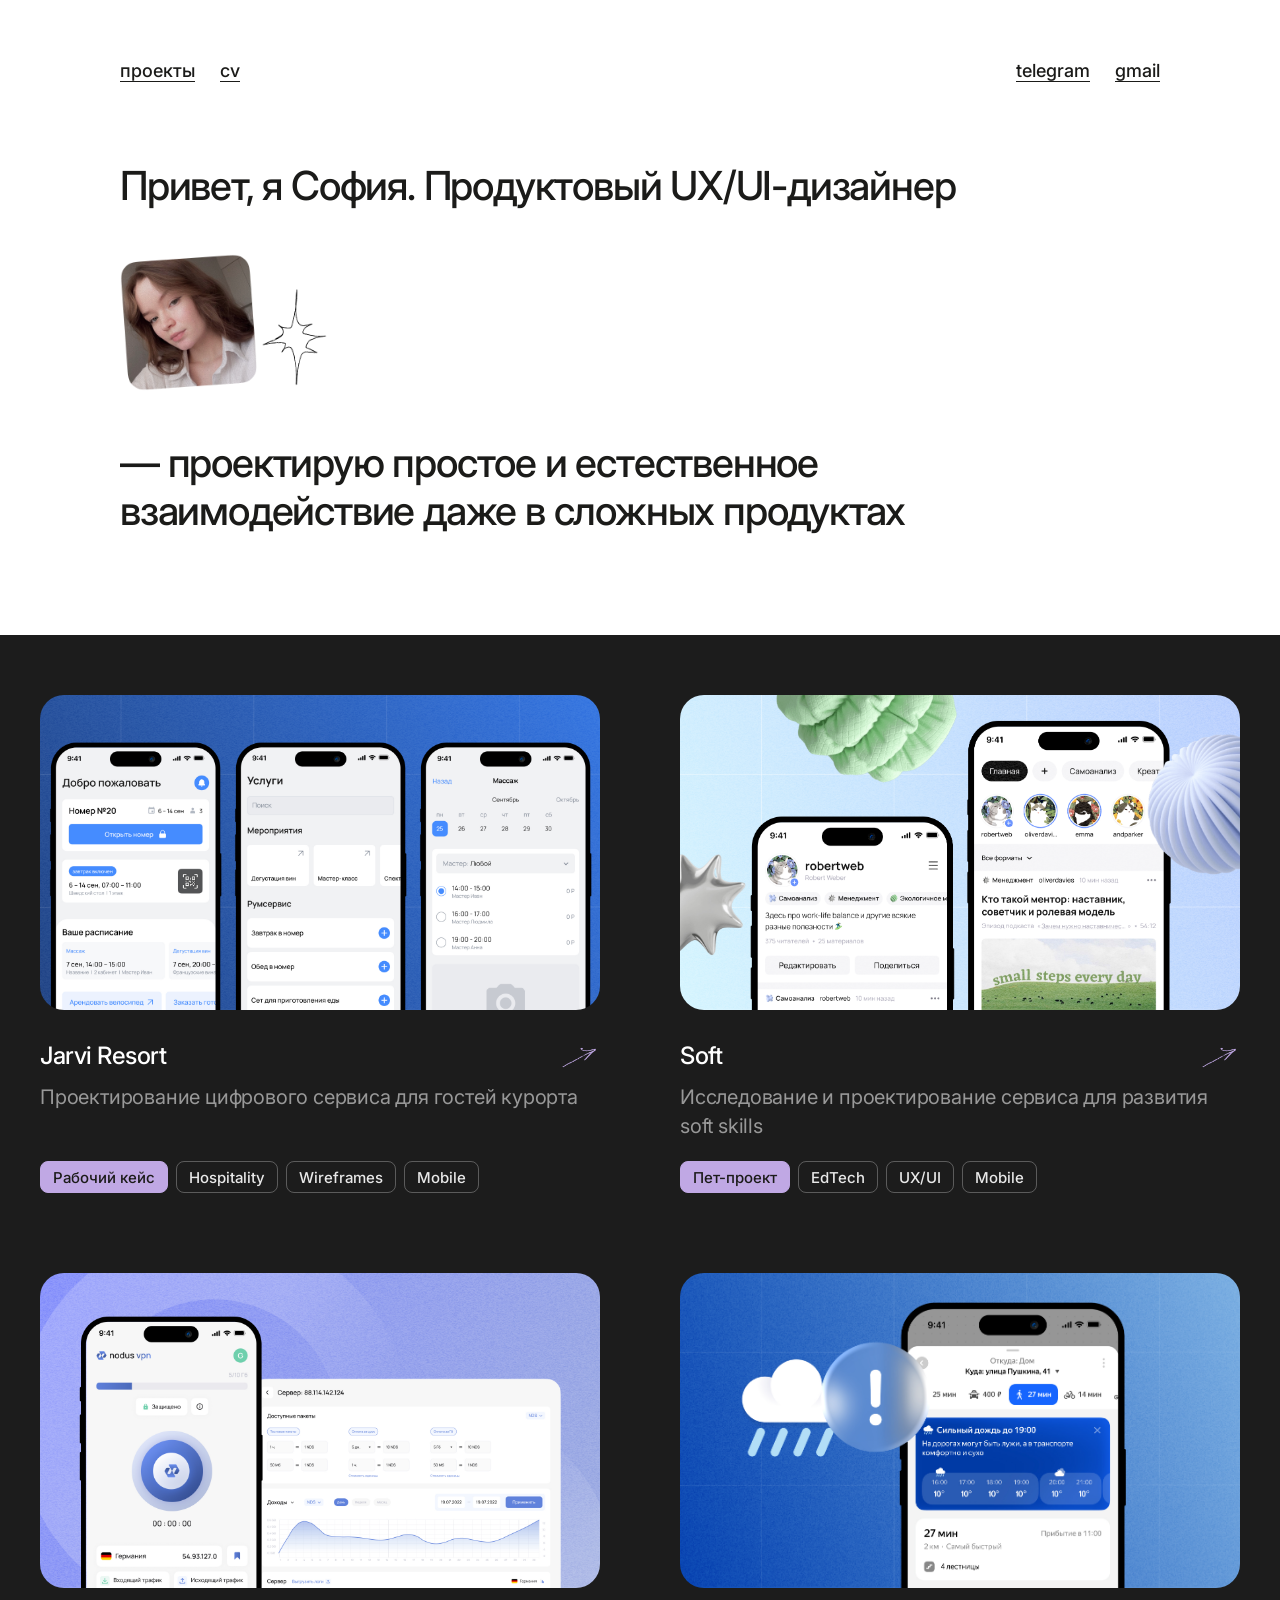
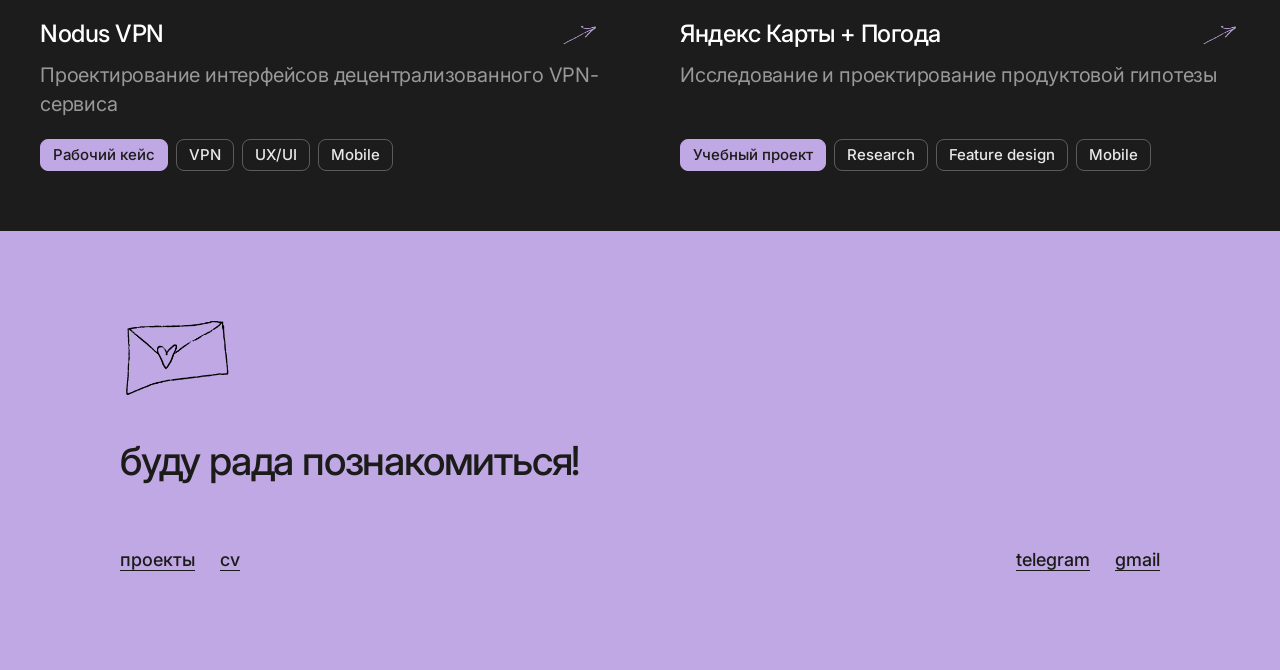
==== index.html @ 72fb47d5 "Update index.html" ====
<!DOCTYPE html>
<html lang="ru">
  <head>
    <meta charset="UTF-8" />
    <meta name="viewport" content="width=device-width, initial-scale=1.0" />
    <meta
      name="description"
      content="Портфолио. UX/UI-дизайнер"
    />
    <title>UX/UI Designer. Портфолио</title>
    <link rel="preconnect" href="https://fonts.googleapis.com" />
    <link rel="preconnect" href="https://fonts.gstatic.com" crossorigin />
    <link
      href="https://fonts.googleapis.com/css2?family=Inter:wght@400;500;600;700;800;900&display=swap"
      rel="stylesheet"
    />
    <link rel="stylesheet" href="style.css" />
    <link rel="icon" type="image/svg" href="images/favicon.svg" />
  </head>
  <body>
    <div class="page-shell">
      <header class="site-header">
        <nav class="nav nav-left" aria-label="Основная навигация">
          <a href="#projects">проекты</a>
          <a href="cv.pdf" target="_blank" rel="noopener noreferrer">cv</a>
        </nav>

        <nav class="nav nav-right" aria-label="Контакты">
          <a href="https://t.me/sofevt" target="_blank" rel="noopener noreferrer">telegram</a>
          <a href="mailto:sofaevt@gmail.com">gmail</a>
        </nav>
      </header>

      <main>
        <section class="hero" id="about" aria-label="Главный раздел">
          <h1 class="hero-copy">
            Привет, я София. Продуктовый UX/UI-дизайнер
          </h1>

          <img
            class="hero-doodle"
            src="images/main-image.png"
            alt=""
            aria-hidden="true"
          />

          <p class="hero-text">
            — проектирую простое и естественное взаимодействие
            даже в сложных продуктах
          </p>
        </section>

        <section class="projects-section" id="projects" aria-label="Проекты">
          <div class="projects-container">
            <div class="project-grid">
              <a class="project-card" href="cases/jarvi-resort/" aria-label="Проект Jarvi Resort">
                <div class="project-visual">
                  <img src="jarviresort-cover.jpg" alt="Обложка проекта Jarvi Resort" loading="lazy" />
                </div>
                <div class="project-text">
                  <div class="project-header">
    <h2>Jarvi Resort</h2>
    <span class="project-arrow" aria-hidden="true"></span>
  </div>
                  <p>Проектирование цифрового сервиса для гостей курорта</p>
                  <ul class="tags" aria-label="Теги проекта Jarvi Resort">
                    <li>Рабочий кейс</li>
                    <li>Hospitality</li>
                    <li>Wireframes</li>
                    <li>Mobile</li>
                  </ul>
                </div>
              </a>

              <a class="project-card" href="cases/soft/" aria-label="Проект Soft">
                <div class="project-visual">
                  <img src="soft-cover.jpg" alt="Обложка проекта Soft" loading="lazy" />
                </div>
                <div class="project-text">
                  <div class="project-header">
    <h2>Soft</h2>
    <span class="project-arrow" aria-hidden="true"></span>
  </div>
                  <p>Исследование и проектирование сервиса для развития soft skills</p>
                  <ul class="tags" aria-label="Теги проекта Soft">
                    <li>Пет-проект</li>
                    <li>EdTech</li>
                    <li>UX/UI</li>
                    <li>Mobile</li>
                  </ul>
                </div>
              </a>

              <a class="project-card" href="cases/nodus/" aria-label="Проект Nodus VPN">
                <div class="project-visual">
                  <img src="nodusvpn-cover.jpg" alt="Обложка проекта Nodus VPN" loading="lazy" />
                </div>
                <div class="project-text">
                 <div class="project-header">
    <h2>Nodus VPN</h2>
    <span class="project-arrow" aria-hidden="true"></span>
  </div>
                  <p>Проектирование интерфейсов децентрализованного VPN-сервиса</p>
                  <ul class="tags" aria-label="Теги проекта Nodus VPN">
                    <li>Рабочий кейс</li>
                    <li>VPN</li>
                    <li>UX/UI</li>
                    <li>Mobile</li>
                  </ul>
                </div>
              </a>

              <a class="project-card" href="cases/yandex/" aria-label="Проект Яндекс Карты + Погода">
                <div class="project-visual">
                  <img src="yandex-cover.jpg" alt="Обложка проекта Яндекс Карты + Погода" loading="lazy" />
                </div>
                <div class="project-text">
                  <div class="project-header">
    <h2>Яндекс Карты + Погода</h2>
    <span class="project-arrow" aria-hidden="true"></span>
  </div>
                  <p>Исследование и проектирование продуктовой гипотезы</p>
                  <ul class="tags" aria-label="Теги проекта Яндекс Карты + Погода">
                    <li>Учебный проект</li>
                    <li>Research</li>
                    <li>Feature design</li>
                    <li>Mobile</li>
                  </ul>
                </div>
              </a>
            </div>
          </div>
        </section>
      </main>

      <footer class="site-footer" aria-label="Контакты и футер">
        <div class="footer-content">
          <img
            class="footer-doodle"
            src="images/envelope.svg"
            alt=""
            aria-hidden="true"
          />
          <h2>буду рада познакомиться!</h2>

          <div class="footer-row">
            <div class="footer-links footer-left">
              <a href="#projects">проекты</a>
              <a href="cv.pdf" target="_blank" rel="noopener noreferrer">cv</a>
            </div>

            <div class="footer-links footer-right">
              <a href="https://t.me/sofevt" target="_blank" rel="noopener noreferrer">telegram</a>
              <a href="mailto:sofaevt@gmail.com">gmail</a>
            </div>
          </div>
        </div>
      </footer>
    </div>

    <script src="script.js"></script>
  </body>
</html>
---- style.css ----
/* ==========================================================
   Токены. Всё, что меняется чаще всего, лежит здесь.
   Значения подобраны по макету шириной 1280px.
   ========================================================== */
:root {
  --bg: #ffffff;
  --text: #1b1b19;
  --dark: #1c1c1c;
  --lavender: #c0a8e4;
  --white: #ffffff;
  --on-dark-muted: rgba(255, 255, 255, 0.55);
  --on-dark-border: rgba(255, 255, 255, 0.28);

  /* боковые отступы текста (120px на макете 1280) */
  --pad-x: clamp(20px, 9.375vw, 120px);
  /* боковые отступы сетки карточек (40px на макете 1280) */
  --grid-pad: clamp(16px, calc(var(--pad-x) - 80px), 40px);
  /* расстояние между карточками (80px на макете) */
  --gap: clamp(32px, 6.25vw, 80px);

  /* крупный заголовок: h1, подзаголовок, заголовок футера */
  --fs-display: clamp(1.75rem, 3.125vw, 3rem);
}

* {
  box-sizing: border-box;
}

html {
  scroll-behavior: smooth;
}

body {
  margin: 0;
  min-height: 100vh;
  background: var(--bg);
  color: var(--text);
  font-family: "Inter", "Segoe UI", sans-serif;
  line-height: 1.4;
  -webkit-font-smoothing: antialiased;
  text-rendering: optimizeLegibility;
}

a {
  color: inherit;
  text-decoration: none;
}

img {
  display: block;
  max-width: 100%;
}

/* ==========================================================
   Контейнеры
   ========================================================== */
.site-header,
.hero,
.footer-content {
  width: 100%;
  max-width: 1440px;
  margin: 0 auto;
  padding-left: var(--pad-x);
  padding-right: var(--pad-x);
}

.projects-container {
  width: 100%;
  max-width: 1440px;
  margin: 0 auto;
  padding-left: var(--grid-pad);
  padding-right: var(--grid-pad);
}

/* ==========================================================
   Шапка и ссылки
   ========================================================== */
.site-header {
  display: flex;
  align-items: center;
  justify-content: space-between;
  gap: 18px;
  padding-top: 60px;
  font-size: 1.125rem;
  font-weight: 500;
}

.nav {
  display: flex;
  align-items: center;
  flex-wrap: wrap;
  gap: 8px 25px;
}

.nav a,
.footer-links a {
  line-height: 1.2;
  text-decoration: underline;
  text-decoration-thickness: 1.2px;
  text-underline-offset: 4px;
  transition: opacity 180ms ease;
}

.nav a:hover,
.footer-links a:hover {
  opacity: 0.7;
}

.nav a:focus-visible,
.footer-links a:focus-visible {
  outline: 3px solid rgba(27, 27, 25, 0.55);
  outline-offset: 4px;
  border-radius: 4px;
}

/* ==========================================================
   Hero
   ========================================================== */
.hero {
  padding-top: 80px;
  padding-bottom: 100px;
}

.hero-copy,
.hero-text {
  margin: 0;
  font-size: var(--fs-display);
  line-height: 1.2;
  letter-spacing: -0.03em;
  font-weight: 500;
  color: var(--text);
}

.hero-copy {
  text-wrap: balance;
}

.hero-text {
  max-width: 24em;
}

.hero-doodle {
  width: clamp(220px, 15vw, 160px);
  height: auto;
  margin: 44px 0 48px;
}

/* ==========================================================
   Проекты
   ========================================================== */
.projects-section {
  background: var(--dark);
  color: var(--white);
  padding: 60px 0;
}

.project-grid {
  display: grid;
  grid-template-columns: repeat(2, minmax(0, 1fr));
  column-gap: var(--gap);
  row-gap: var(--gap);
}

.project-card {
  display: flex;
  flex-direction: column;
  gap: 32px;
  color: var(--white);
  transition: transform 180ms ease;
}

.project-card:hover,
.project-card:focus-visible {
  transform: translateY(-3px);
}

.project-card:focus-visible {
  outline: 3px solid rgba(255, 255, 255, 0.55);
  outline-offset: 6px;
  border-radius: 8px;
}

.project-visual {
  width: 100%;
  aspect-ratio: 16 / 9;
  border-radius: 24px;
  overflow: hidden;
  background: linear-gradient(135deg, #7ea3d7 0%, #b9d5ff 100%);
}

.project-visual img {
  width: 100%;
  height: 100%;
  object-fit: cover;
  object-position: center;
}

.project-text {
  display: flex;
  flex-direction: column;
  flex: 1;
}

.project-text h2 {
  margin: 0 0 12px;
  font-size: 1.5rem;
  line-height: 1.2;
  letter-spacing: -0.02em;
  font-weight: 500;
}

.project-header {
  display: flex;
  align-items: center;
  justify-content: space-between;
  gap: 12px;
  margin-bottom: 12px;
}

.project-header h2 {
  margin: 0;
}

.project-arrow {
  width: 40px;
  aspect-ratio: 138 / 96;
  flex-shrink: 0;
  background: var(--lavender);
  -webkit-mask: url("images/arrow.png") center / contain no-repeat;
  mask: url("images/arrow.png") center / contain no-repeat;
  transition: transform 180ms ease;
}

.project-card:hover .project-arrow,
.project-card:focus-visible .project-arrow {
  transform: translate(4px, -4px);
}

.project-text p {
  margin: 0;
  color: var(--on-dark-muted);
  font-size: 1.25rem;
  line-height: 1.45;
  letter-spacing: -0.01em;
  min-height: 0;
}

.tags {
  display: flex;
  flex-wrap: wrap;
  gap: 8px;
  list-style: none;
  margin: auto 0 0;
  padding: 20px 0 0;
}

.tags li {
  display: inline-flex;
  align-items: center;
  min-height: 32px;
  padding: 0 12px;
  border: 1px solid var(--on-dark-border);
  border-radius: 8px;
  color: rgba(255, 255, 255, 0.9);
  font-size: 0.9375rem;
  line-height: 1;
  font-weight: 500;
}

/* первый тег (тип проекта) выделен лавандовым */
.tags li:first-child {
  background: var(--lavender);
  border-color: var(--lavender);
  color: var(--text);
}

/* ==========================================================
   Футер
   ========================================================== */
.site-footer {
  background: var(--lavender);
  color: var(--text);
}

.footer-content {
  padding-top: 84px;
  padding-bottom: 100px;
}

.footer-doodle {
  width: clamp(72px, 8.75vw, 112px);
  height: auto;
  margin-bottom: 36px;
}

.site-footer h2 {
  margin: 0 0 64px;
  font-size: var(--fs-display);
  line-height: 1.2;
  letter-spacing: -0.03em;
  font-weight: 500;
}

.footer-row {
  display: flex;
  justify-content: space-between;
  align-items: flex-start;
  gap: 16px;
}

.footer-links {
  display: flex;
  flex-wrap: wrap;
  gap: 8px 25px;
  font-size: 1.125rem;
  font-weight: 500;
}

/* ==========================================================
   Адаптив
   ========================================================== */
@media (max-width: 1024px) {
  :root {
    --pad-x: 32px;
    --grid-pad: 32px;
  }
}

@media (max-width: 768px) {
  .site-header {
    padding-top: 24px;
  }
     .project-arrow {
    width: 28px;
  }

  .hero {
    padding-top: 56px;
    padding-bottom: 64px;
  }

  .hero-doodle {
    margin: 32px 0;
  }

  .projects-section {
    padding: 40px 0 64px;
  }

  .project-grid {
    grid-template-columns: 1fr;
    row-gap: 56px;
  }

  .project-card {
    gap: 24px;
  }

  .project-visual {
    border-radius: 20px;
  }

  .project-text h2 {
    font-size: 1.375rem;
  }

  .project-text p {
    font-size: 1.0625rem;
    min-height: 0;
  }

  .footer-content {
    padding-top: 56px;
    padding-bottom: 56px;
  }

  .footer-doodle {
    width: 80px;
    margin-bottom: 24px;
  }

  .site-footer h2 {
    margin-bottom: 40px;
  }

  .footer-row {
    flex-direction: column;
    gap: 12px;
  }
}

@media (max-width: 600px) {
  :root {
    --pad-x: 20px;
    --grid-pad: 20px;
  }

  .site-header,
  .footer-links {
    font-size: 1rem;
  }

  .nav {
    gap: 8px 16px;
  }

  .tags li {
    min-height: 28px;
    padding: 0 10px;
    font-size: 0.8125rem;
  }
}

@media (prefers-reduced-motion: reduce) {
  html {
    scroll-behavior: auto;
  }

  *,
  *::before,
  *::after {
    animation-duration: 0.01ms !important;
    animation-iteration-count: 1 !important;
    transition-duration: 0.01ms !important;
  }
}
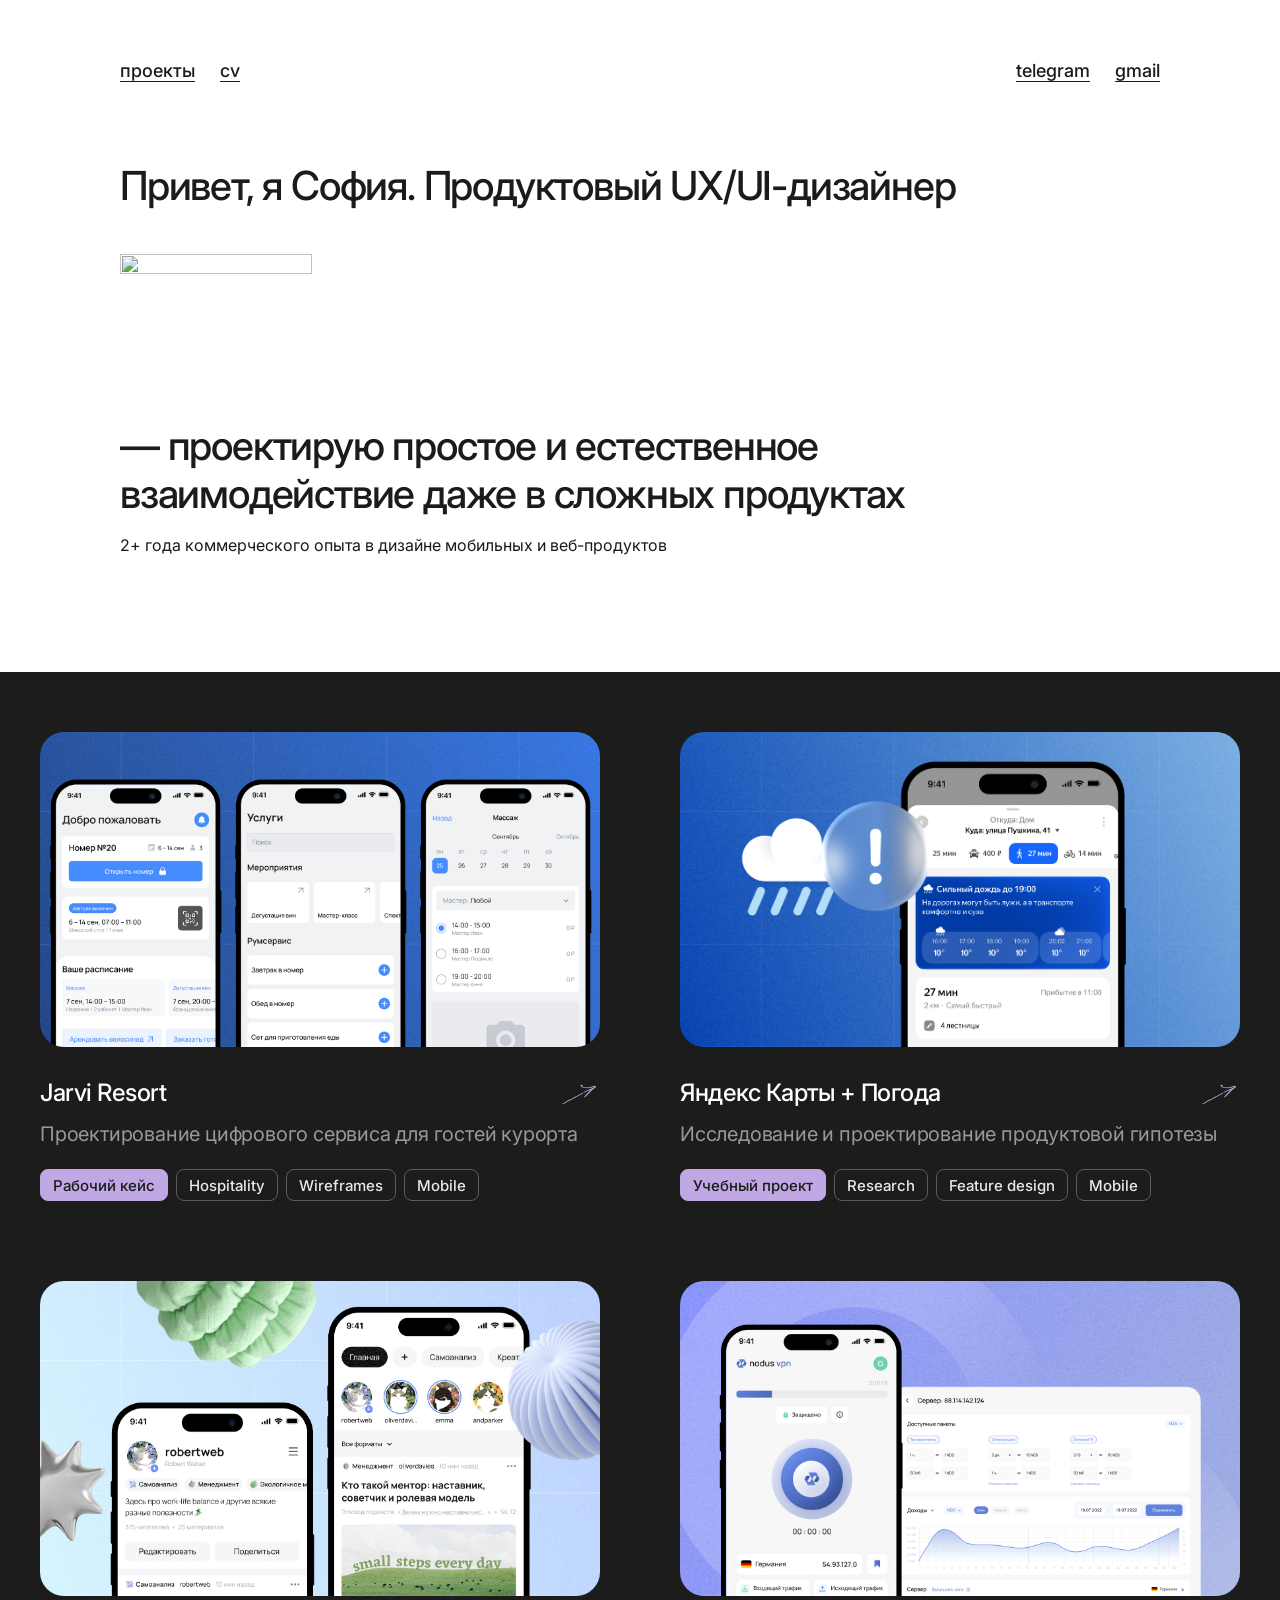
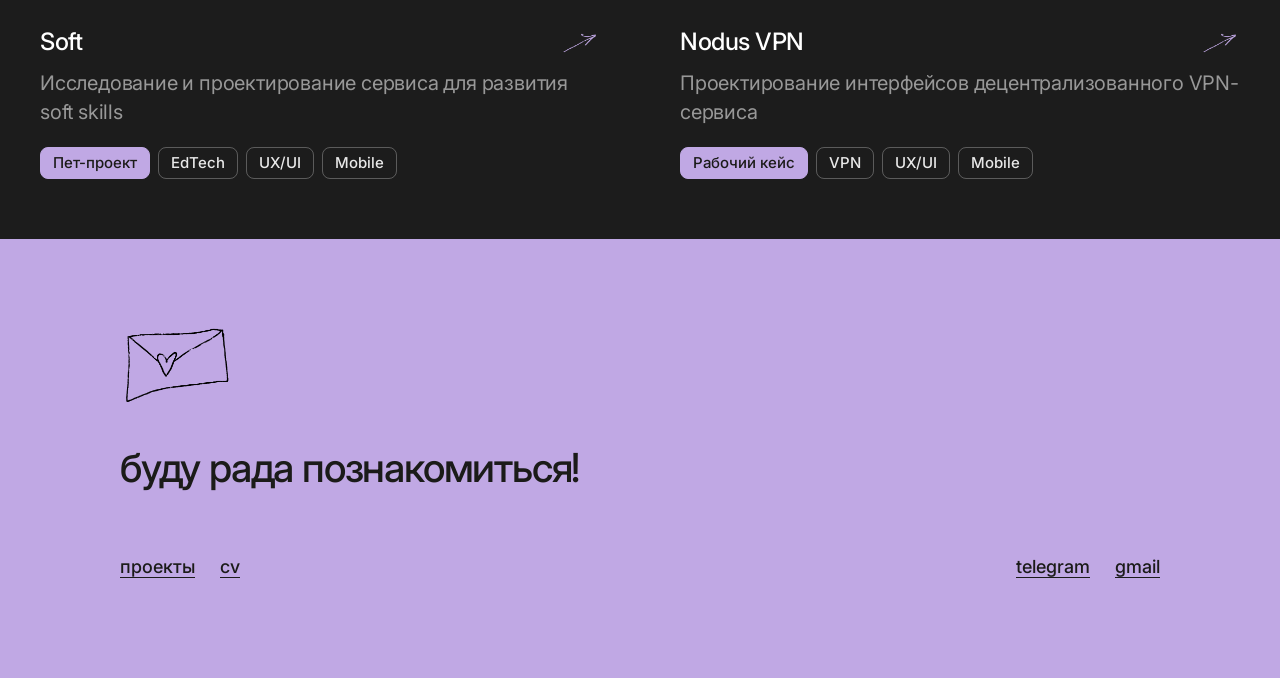
==== commit e0d3c12d: "Update index.html" ====
--- a/index.html
+++ b/index.html
@@ -3,11 +3,27 @@
   <head>
     <meta charset="UTF-8" />
     <meta name="viewport" content="width=device-width, initial-scale=1.0" />
+    <title>София Евтух — UX/UI-дизайнер. Портфолио</title>
     <meta
       name="description"
-      content="Портфолио. UX/UI-дизайнер"
+      content="Портфолио Софии Евтух, продуктового UX/UI-дизайнера: мобильные приложения, сложные сервисы, исследования."
     />
-    <title>UX/UI Designer. Портфолио</title>
+
+    <!-- Превью ссылки в Telegram, соцсетях и мессенджерах -->
+    <meta property="og:type" content="website" />
+    <meta property="og:locale" content="ru_RU" />
+    <meta property="og:title" content="София Евтух — UX/UI-дизайнер. Портфолио" />
+    <meta
+      property="og:description"
+      content="Продуктовый UX/UI-дизайнер: мобильные приложения, сложные сервисы, исследования."
+    />
+    <meta property="og:url" content="https://sofevt.github.io/sofia-portfolio/" />
+    <meta
+      property="og:image"
+      content="https://sofevt.github.io/sofia-portfolio/images/og-image.png"
+    />
+    <meta name="twitter:card" content="summary_large_image" />
+
     <link rel="preconnect" href="https://fonts.googleapis.com" />
     <link rel="preconnect" href="https://fonts.gstatic.com" crossorigin />
     <link
@@ -15,7 +31,7 @@
       rel="stylesheet"
     />
     <link rel="stylesheet" href="style.css" />
-    <link rel="icon" type="image/svg" href="images/favicon.svg" />
+    <link rel="icon" type="image/svg+xml" href="images/favicon.svg" />
   </head>
   <body>
     <div class="page-shell">
@@ -39,7 +55,9 @@
 
           <img
             class="hero-doodle"
-            src="images/main-image.png"
+            src="images/main-image.webp"
+            width="546"
+            height="342"
             alt=""
             aria-hidden="true"
           />
@@ -48,6 +66,8 @@
             — проектирую простое и естественное взаимодействие
             даже в сложных продуктах
           </p>
+
+          <p class="hero-note">2+ года коммерческого опыта в дизайне мобильных и веб-продуктов</p>
         </section>
 
         <section class="projects-section" id="projects" aria-label="Проекты">
@@ -59,14 +79,33 @@
                 </div>
                 <div class="project-text">
                   <div class="project-header">
-    <h2>Jarvi Resort</h2>
-    <span class="project-arrow" aria-hidden="true"></span>
-  </div>
+                    <h2>Jarvi Resort</h2>
+                    <span class="project-arrow" aria-hidden="true"></span>
+                  </div>
                   <p>Проектирование цифрового сервиса для гостей курорта</p>
                   <ul class="tags" aria-label="Теги проекта Jarvi Resort">
                     <li>Рабочий кейс</li>
                     <li>Hospitality</li>
                     <li>Wireframes</li>
+                    <li>Mobile</li>
+                  </ul>
+                </div>
+              </a>
+
+              <a class="project-card" href="cases/yandex/" aria-label="Проект Яндекс Карты + Погода">
+                <div class="project-visual">
+                  <img src="yandex-cover.jpg" alt="Обложка проекта Яндекс Карты + Погода" loading="lazy" />
+                </div>
+                <div class="project-text">
+                  <div class="project-header">
+                    <h2>Яндекс Карты + Погода</h2>
+                    <span class="project-arrow" aria-hidden="true"></span>
+                  </div>
+                  <p>Исследование и проектирование продуктовой гипотезы</p>
+                  <ul class="tags" aria-label="Теги проекта Яндекс Карты + Погода">
+                    <li>Учебный проект</li>
+                    <li>Research</li>
+                    <li>Feature design</li>
                     <li>Mobile</li>
                   </ul>
                 </div>
@@ -78,9 +117,9 @@
                 </div>
                 <div class="project-text">
                   <div class="project-header">
-    <h2>Soft</h2>
-    <span class="project-arrow" aria-hidden="true"></span>
-  </div>
+                    <h2>Soft</h2>
+                    <span class="project-arrow" aria-hidden="true"></span>
+                  </div>
                   <p>Исследование и проектирование сервиса для развития soft skills</p>
                   <ul class="tags" aria-label="Теги проекта Soft">
                     <li>Пет-проект</li>
@@ -96,34 +135,15 @@
                   <img src="nodusvpn-cover.jpg" alt="Обложка проекта Nodus VPN" loading="lazy" />
                 </div>
                 <div class="project-text">
-                 <div class="project-header">
-    <h2>Nodus VPN</h2>
-    <span class="project-arrow" aria-hidden="true"></span>
-  </div>
+                  <div class="project-header">
+                    <h2>Nodus VPN</h2>
+                    <span class="project-arrow" aria-hidden="true"></span>
+                  </div>
                   <p>Проектирование интерфейсов децентрализованного VPN-сервиса</p>
                   <ul class="tags" aria-label="Теги проекта Nodus VPN">
                     <li>Рабочий кейс</li>
                     <li>VPN</li>
                     <li>UX/UI</li>
-                    <li>Mobile</li>
-                  </ul>
-                </div>
-              </a>
-
-              <a class="project-card" href="cases/yandex/" aria-label="Проект Яндекс Карты + Погода">
-                <div class="project-visual">
-                  <img src="yandex-cover.jpg" alt="Обложка проекта Яндекс Карты + Погода" loading="lazy" />
-                </div>
-                <div class="project-text">
-                  <div class="project-header">
-    <h2>Яндекс Карты + Погода</h2>
-    <span class="project-arrow" aria-hidden="true"></span>
-  </div>
-                  <p>Исследование и проектирование продуктовой гипотезы</p>
-                  <ul class="tags" aria-label="Теги проекта Яндекс Карты + Погода">
-                    <li>Учебный проект</li>
-                    <li>Research</li>
-                    <li>Feature design</li>
                     <li>Mobile</li>
                   </ul>
                 </div>
--- a/style.css
+++ b/style.css
@@ -140,7 +140,7 @@
 }
 
 .hero-doodle {
-  width: clamp(220px, 15vw, 160px);
+  width: clamp(160px, 15vw, 220px);
   height: auto;
   margin: 44px 0 48px;
 }
@@ -185,7 +185,7 @@
   aspect-ratio: 16 / 9;
   border-radius: 24px;
   overflow: hidden;
-  background: linear-gradient(135deg, #7ea3d7 0%, #b9d5ff 100%);
+  background: #30302f;
 }
 
 .project-visual img {
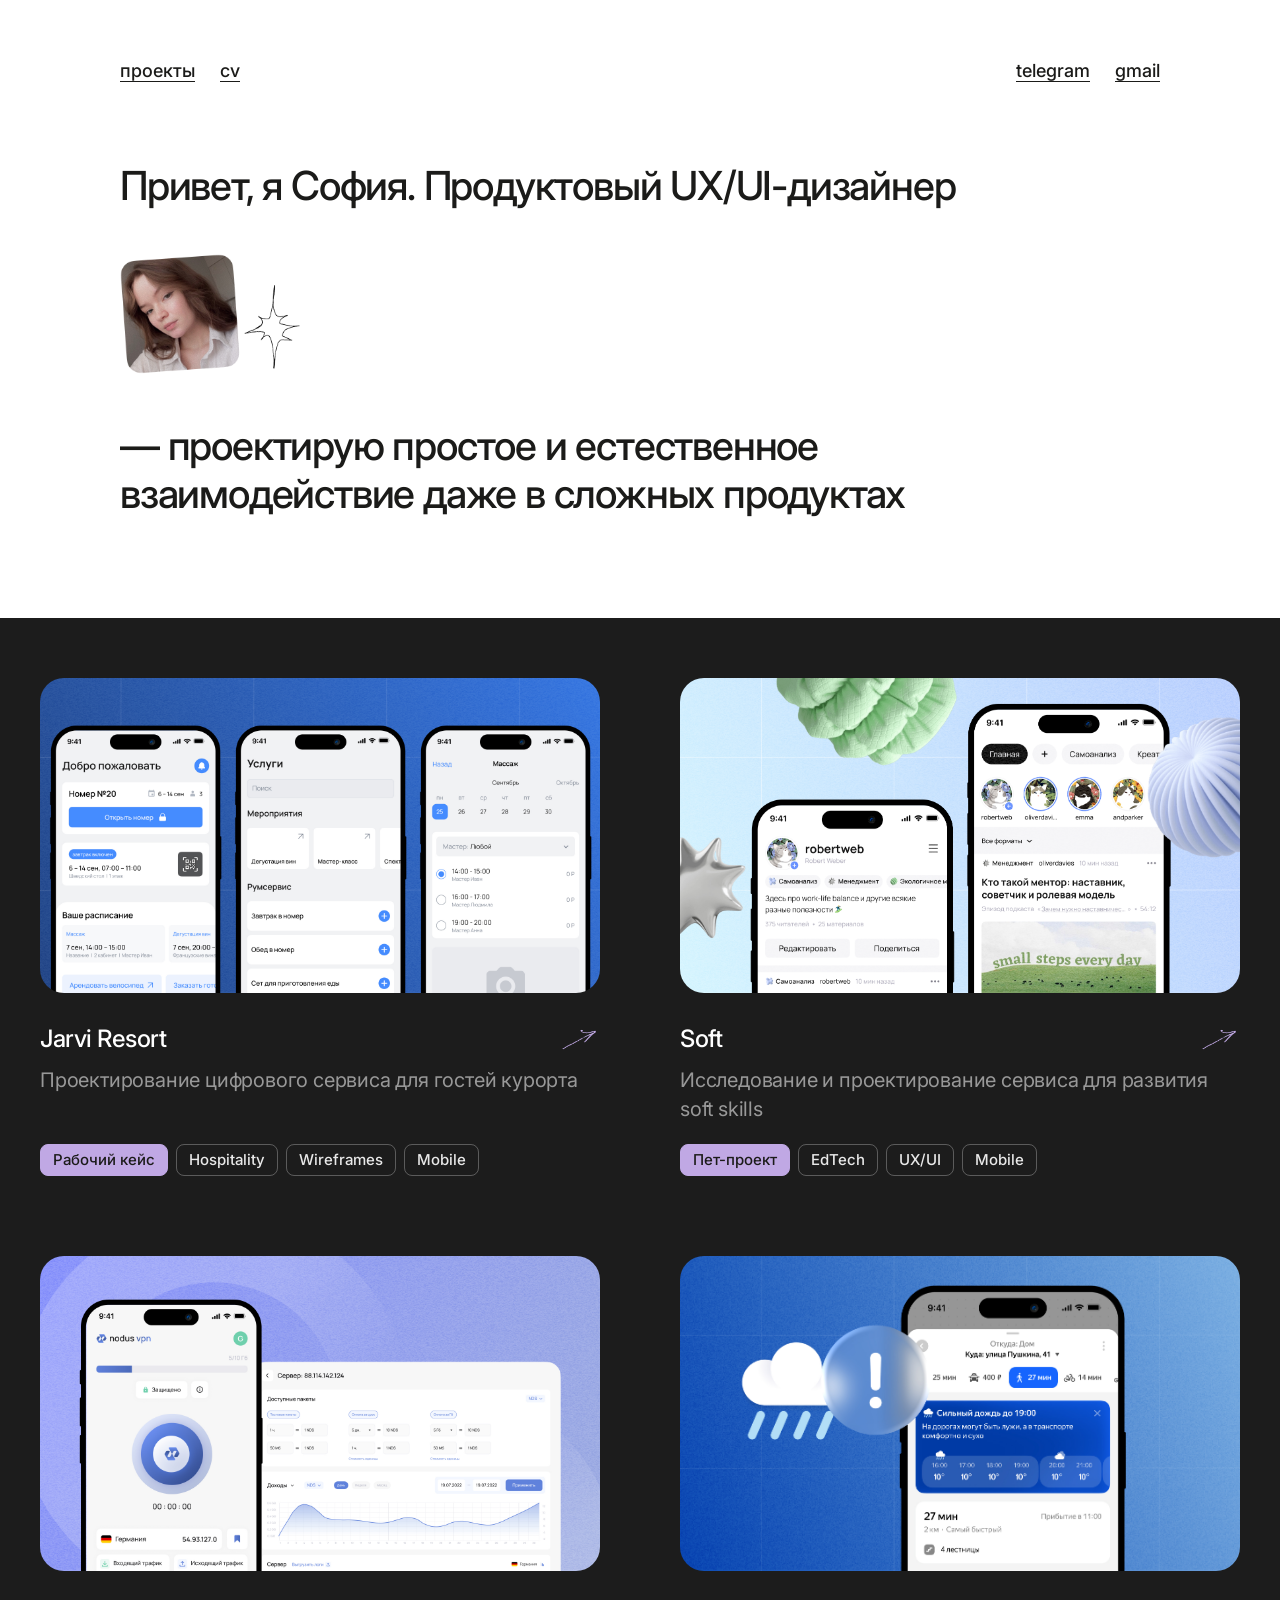
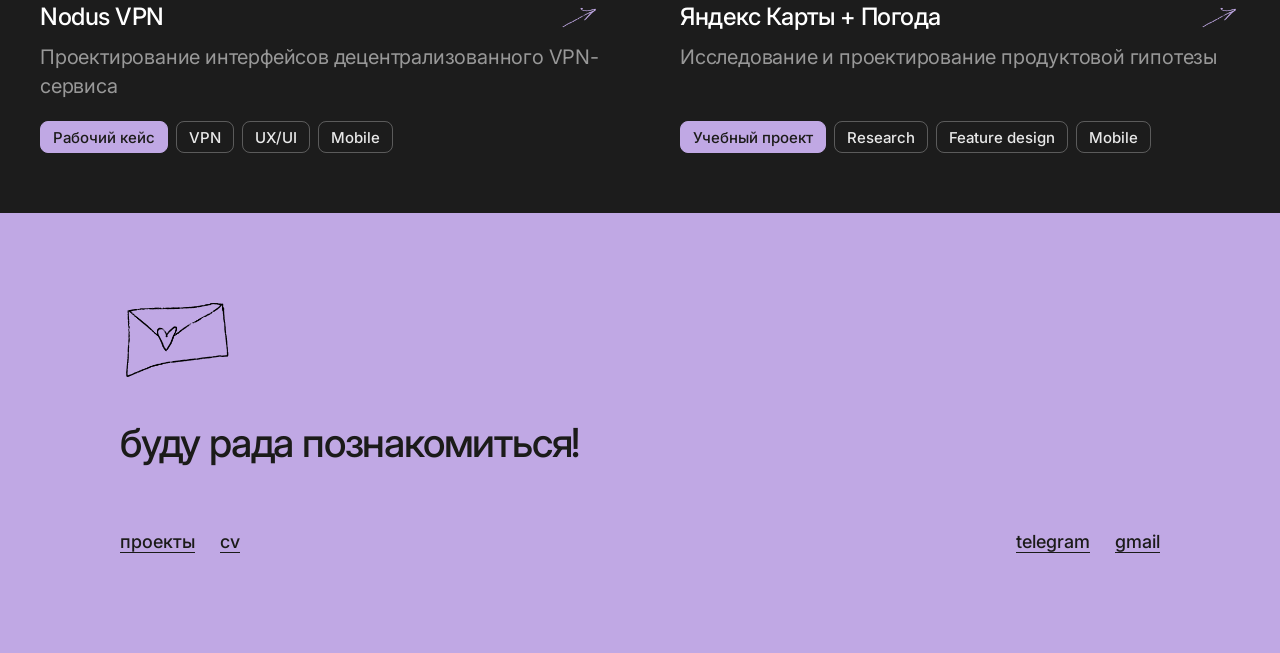
==== commit dc2f56d2: "Update index.html" ====
--- a/index.html
+++ b/index.html
@@ -3,27 +3,11 @@
   <head>
     <meta charset="UTF-8" />
     <meta name="viewport" content="width=device-width, initial-scale=1.0" />
-    <title>София Евтух — UX/UI-дизайнер. Портфолио</title>
     <meta
       name="description"
-      content="Портфолио Софии Евтух, продуктового UX/UI-дизайнера: мобильные приложения, сложные сервисы, исследования."
+      content="Портфолио. UX/UI-дизайнер"
     />
-
-    <!-- Превью ссылки в Telegram, соцсетях и мессенджерах -->
-    <meta property="og:type" content="website" />
-    <meta property="og:locale" content="ru_RU" />
-    <meta property="og:title" content="София Евтух — UX/UI-дизайнер. Портфолио" />
-    <meta
-      property="og:description"
-      content="Продуктовый UX/UI-дизайнер: мобильные приложения, сложные сервисы, исследования."
-    />
-    <meta property="og:url" content="https://sofevt.github.io/sofia-portfolio/" />
-    <meta
-      property="og:image"
-      content="https://sofevt.github.io/sofia-portfolio/images/og-image.png"
-    />
-    <meta name="twitter:card" content="summary_large_image" />
-
+    <title>UX/UI Designer. Портфолио</title>
     <link rel="preconnect" href="https://fonts.googleapis.com" />
     <link rel="preconnect" href="https://fonts.gstatic.com" crossorigin />
     <link
@@ -31,7 +15,7 @@
       rel="stylesheet"
     />
     <link rel="stylesheet" href="style.css" />
-    <link rel="icon" type="image/svg+xml" href="images/favicon.svg" />
+    <link rel="icon" type="image/svg" href="images/favicon.svg" />
   </head>
   <body>
     <div class="page-shell">
@@ -55,9 +39,7 @@
 
           <img
             class="hero-doodle"
-            src="images/main-image.webp"
-            width="546"
-            height="342"
+            src="images/main-image.png"
             alt=""
             aria-hidden="true"
           />
@@ -66,8 +48,6 @@
             — проектирую простое и естественное взаимодействие
             даже в сложных продуктах
           </p>
-
-          <p class="hero-note">2+ года коммерческого опыта в дизайне мобильных и веб-продуктов</p>
         </section>
 
         <section class="projects-section" id="projects" aria-label="Проекты">
@@ -79,33 +59,14 @@
                 </div>
                 <div class="project-text">
                   <div class="project-header">
-                    <h2>Jarvi Resort</h2>
-                    <span class="project-arrow" aria-hidden="true"></span>
-                  </div>
+    <h2>Jarvi Resort</h2>
+    <span class="project-arrow" aria-hidden="true"></span>
+  </div>
                   <p>Проектирование цифрового сервиса для гостей курорта</p>
                   <ul class="tags" aria-label="Теги проекта Jarvi Resort">
                     <li>Рабочий кейс</li>
                     <li>Hospitality</li>
                     <li>Wireframes</li>
-                    <li>Mobile</li>
-                  </ul>
-                </div>
-              </a>
-
-              <a class="project-card" href="cases/yandex/" aria-label="Проект Яндекс Карты + Погода">
-                <div class="project-visual">
-                  <img src="yandex-cover.jpg" alt="Обложка проекта Яндекс Карты + Погода" loading="lazy" />
-                </div>
-                <div class="project-text">
-                  <div class="project-header">
-                    <h2>Яндекс Карты + Погода</h2>
-                    <span class="project-arrow" aria-hidden="true"></span>
-                  </div>
-                  <p>Исследование и проектирование продуктовой гипотезы</p>
-                  <ul class="tags" aria-label="Теги проекта Яндекс Карты + Погода">
-                    <li>Учебный проект</li>
-                    <li>Research</li>
-                    <li>Feature design</li>
                     <li>Mobile</li>
                   </ul>
                 </div>
@@ -117,9 +78,9 @@
                 </div>
                 <div class="project-text">
                   <div class="project-header">
-                    <h2>Soft</h2>
-                    <span class="project-arrow" aria-hidden="true"></span>
-                  </div>
+    <h2>Soft</h2>
+    <span class="project-arrow" aria-hidden="true"></span>
+  </div>
                   <p>Исследование и проектирование сервиса для развития soft skills</p>
                   <ul class="tags" aria-label="Теги проекта Soft">
                     <li>Пет-проект</li>
@@ -135,15 +96,34 @@
                   <img src="nodusvpn-cover.jpg" alt="Обложка проекта Nodus VPN" loading="lazy" />
                 </div>
                 <div class="project-text">
-                  <div class="project-header">
-                    <h2>Nodus VPN</h2>
-                    <span class="project-arrow" aria-hidden="true"></span>
-                  </div>
+                 <div class="project-header">
+    <h2>Nodus VPN</h2>
+    <span class="project-arrow" aria-hidden="true"></span>
+  </div>
                   <p>Проектирование интерфейсов децентрализованного VPN-сервиса</p>
                   <ul class="tags" aria-label="Теги проекта Nodus VPN">
                     <li>Рабочий кейс</li>
                     <li>VPN</li>
                     <li>UX/UI</li>
+                    <li>Mobile</li>
+                  </ul>
+                </div>
+              </a>
+
+              <a class="project-card" href="cases/yandex/" aria-label="Проект Яндекс Карты + Погода">
+                <div class="project-visual">
+                  <img src="yandex-cover.jpg" alt="Обложка проекта Яндекс Карты + Погода" loading="lazy" />
+                </div>
+                <div class="project-text">
+                  <div class="project-header">
+    <h2>Яндекс Карты + Погода</h2>
+    <span class="project-arrow" aria-hidden="true"></span>
+  </div>
+                  <p>Исследование и проектирование продуктовой гипотезы</p>
+                  <ul class="tags" aria-label="Теги проекта Яндекс Карты + Погода">
+                    <li>Учебный проект</li>
+                    <li>Research</li>
+                    <li>Feature design</li>
                     <li>Mobile</li>
                   </ul>
                 </div>
--- a/style.css
+++ b/style.css
@@ -143,6 +143,15 @@
   width: clamp(160px, 15vw, 220px);
   height: auto;
   margin: 44px 0 48px;
+}
+
+/* небольшая приписка под подзаголовком (опыт) */
+.hero-note {
+  max-width: 34em;
+  margin: 28px 0 0;
+  font-size: 1.125rem;
+  line-height: 1.45;
+  color: rgba(27, 27, 25, 0.65);
 }
 
 /* ==========================================================
@@ -330,7 +339,8 @@
   .site-header {
     padding-top: 24px;
   }
-     .project-arrow {
+
+  .project-arrow {
     width: 28px;
   }
 
@@ -341,6 +351,11 @@
 
   .hero-doodle {
     margin: 32px 0;
+  }
+
+  .hero-note {
+    margin-top: 20px;
+    font-size: 1rem;
   }
 
   .projects-section {
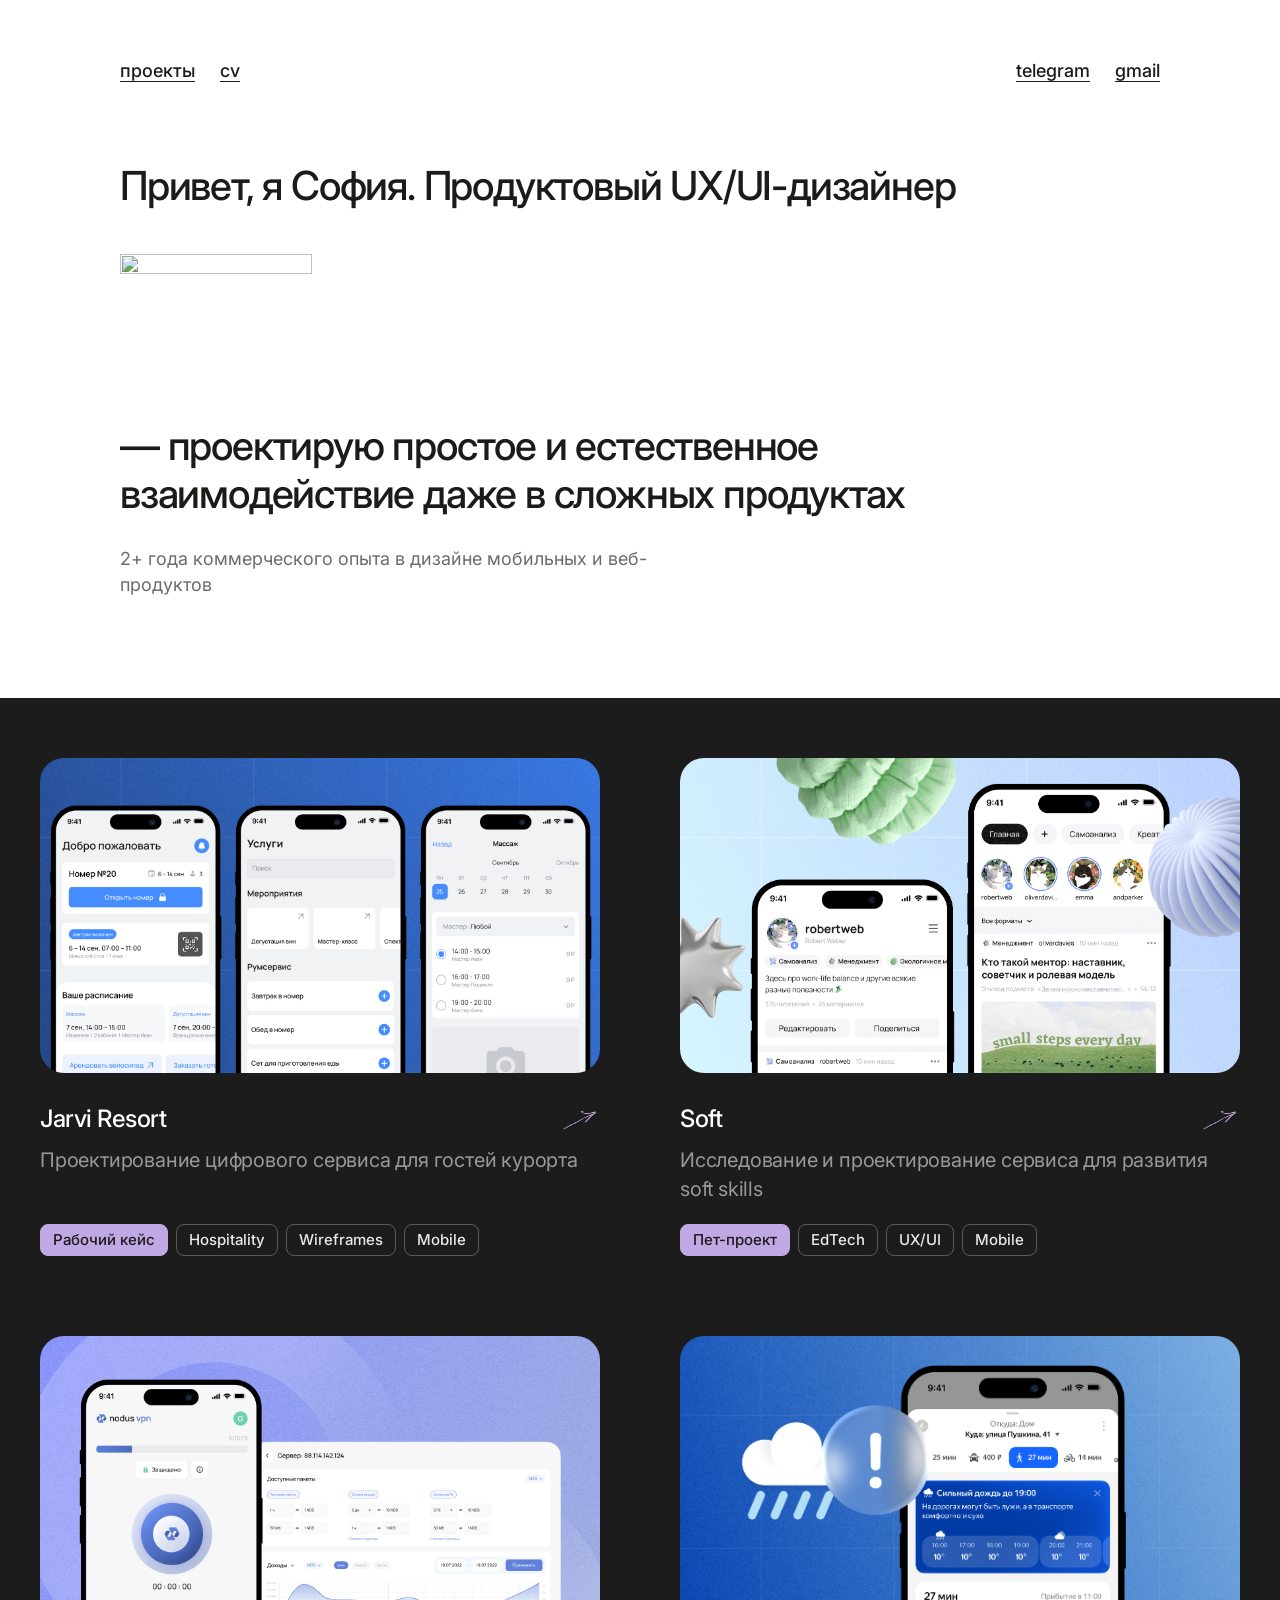
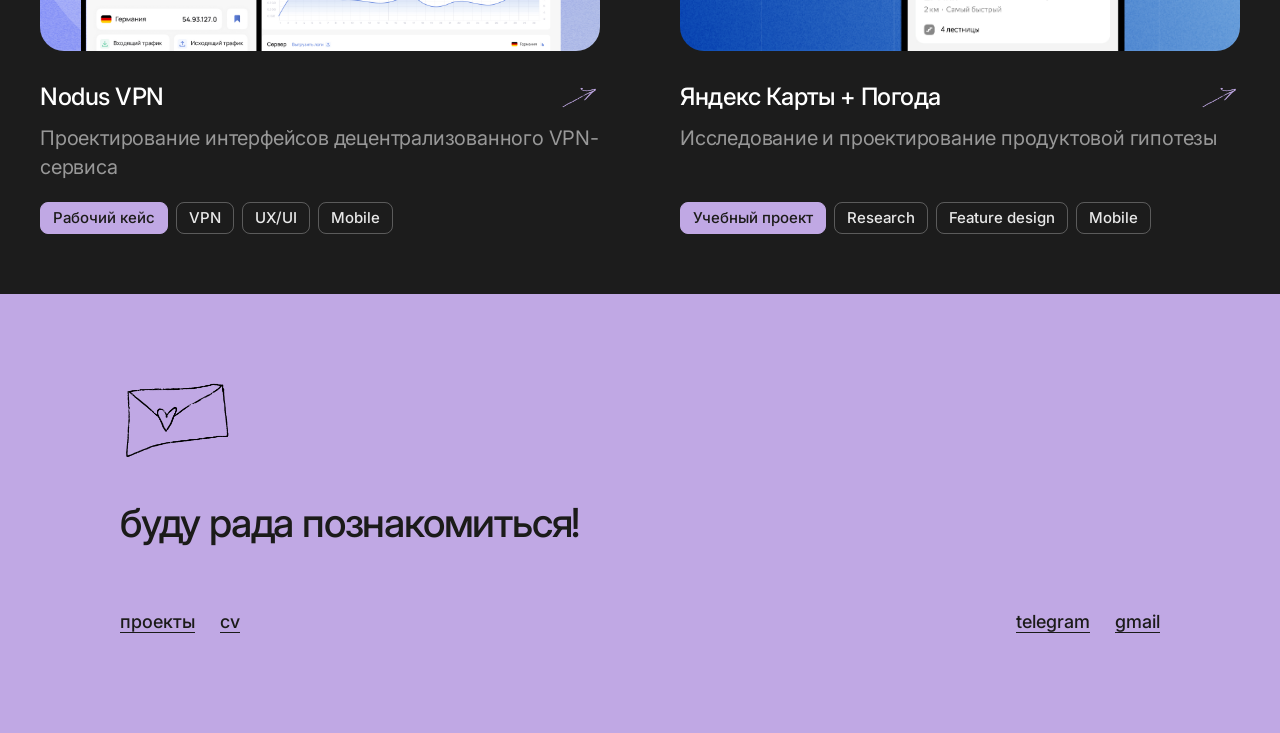
==== commit b6ec8473: "Update index.html" ====
--- a/index.html
+++ b/index.html
@@ -3,11 +3,27 @@
   <head>
     <meta charset="UTF-8" />
     <meta name="viewport" content="width=device-width, initial-scale=1.0" />
+    <title>София Евтух — UX/UI-дизайнер. Портфолио</title>
     <meta
       name="description"
-      content="Портфолио. UX/UI-дизайнер"
+      content="Портфолио Софии Евтух, продуктового UX/UI-дизайнера: мобильные приложения, сложные сервисы, исследования."
     />
-    <title>UX/UI Designer. Портфолио</title>
+ 
+    <!-- Превью ссылки в Telegram, соцсетях и мессенджерах -->
+    <meta property="og:type" content="website" />
+    <meta property="og:locale" content="ru_RU" />
+    <meta property="og:title" content="София Евтух — UX/UI-дизайнер. Портфолио" />
+    <meta
+      property="og:description"
+      content="Продуктовый UX/UI-дизайнер: мобильные приложения, сложные сервисы, исследования."
+    />
+    <meta property="og:url" content="https://sofevt.github.io/sofia-portfolio/" />
+    <meta
+      property="og:image"
+      content="https://sofevt.github.io/sofia-portfolio/images/og-image.png"
+    />
+    <meta name="twitter:card" content="summary_large_image" />
+ 
     <link rel="preconnect" href="https://fonts.googleapis.com" />
     <link rel="preconnect" href="https://fonts.gstatic.com" crossorigin />
     <link
@@ -15,7 +31,7 @@
       rel="stylesheet"
     />
     <link rel="stylesheet" href="style.css" />
-    <link rel="icon" type="image/svg" href="images/favicon.svg" />
+    <link rel="icon" type="image/svg+xml" href="images/favicon.svg" />
   </head>
   <body>
     <div class="page-shell">
@@ -24,30 +40,34 @@
           <a href="#projects">проекты</a>
           <a href="cv.pdf" target="_blank" rel="noopener noreferrer">cv</a>
         </nav>
-
+ 
         <nav class="nav nav-right" aria-label="Контакты">
           <a href="https://t.me/sofevt" target="_blank" rel="noopener noreferrer">telegram</a>
           <a href="mailto:sofaevt@gmail.com">gmail</a>
         </nav>
       </header>
-
+ 
       <main>
         <section class="hero" id="about" aria-label="Главный раздел">
           <h1 class="hero-copy">
             Привет, я София. Продуктовый UX/UI-дизайнер
           </h1>
-
+ 
           <img
             class="hero-doodle"
-            src="images/main-image.png"
+            src="images/main-image.webp"
+            width="546"
+            height="342"
             alt=""
             aria-hidden="true"
           />
-
+ 
           <p class="hero-text">
             — проектирую простое и естественное взаимодействие
             даже в сложных продуктах
           </p>
+ 
+          <p class="hero-note">2+ года коммерческого опыта в дизайне мобильных и веб-продуктов</p>
         </section>
 
         <section class="projects-section" id="projects" aria-label="Проекты">
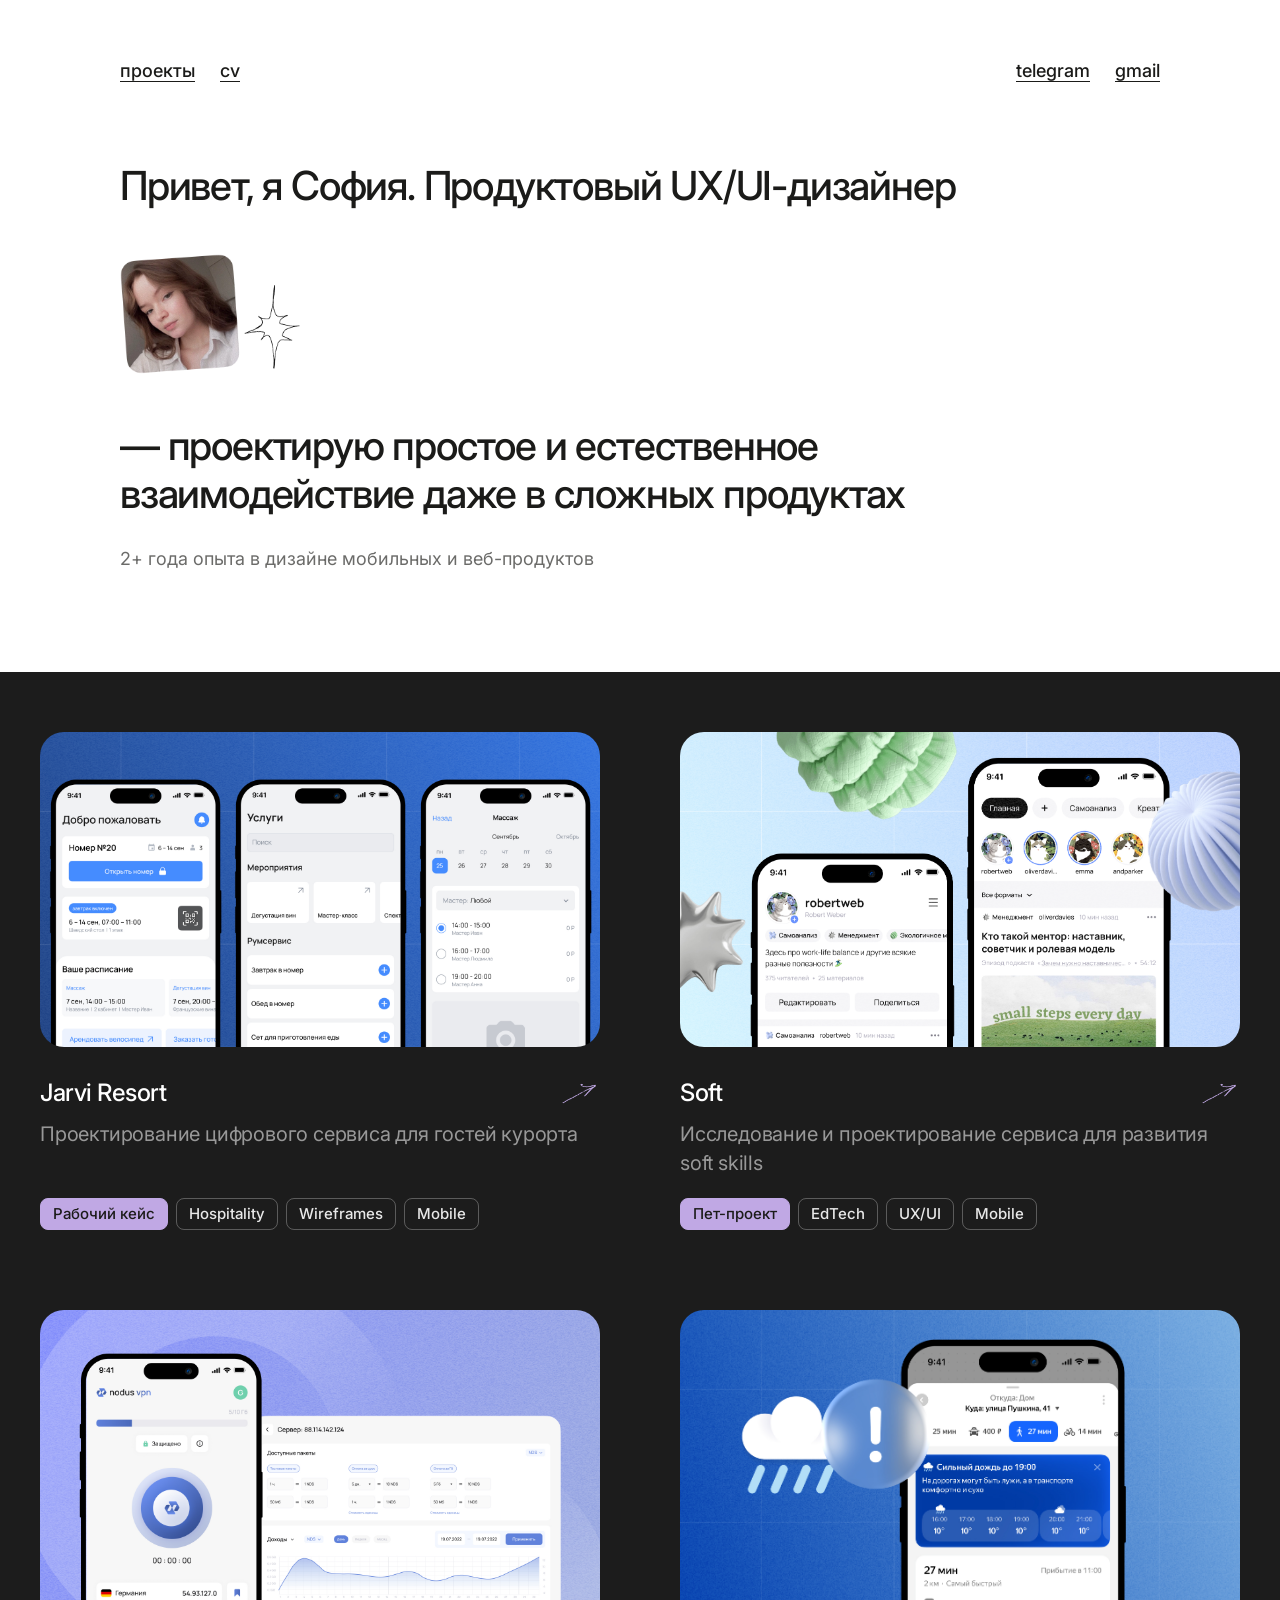
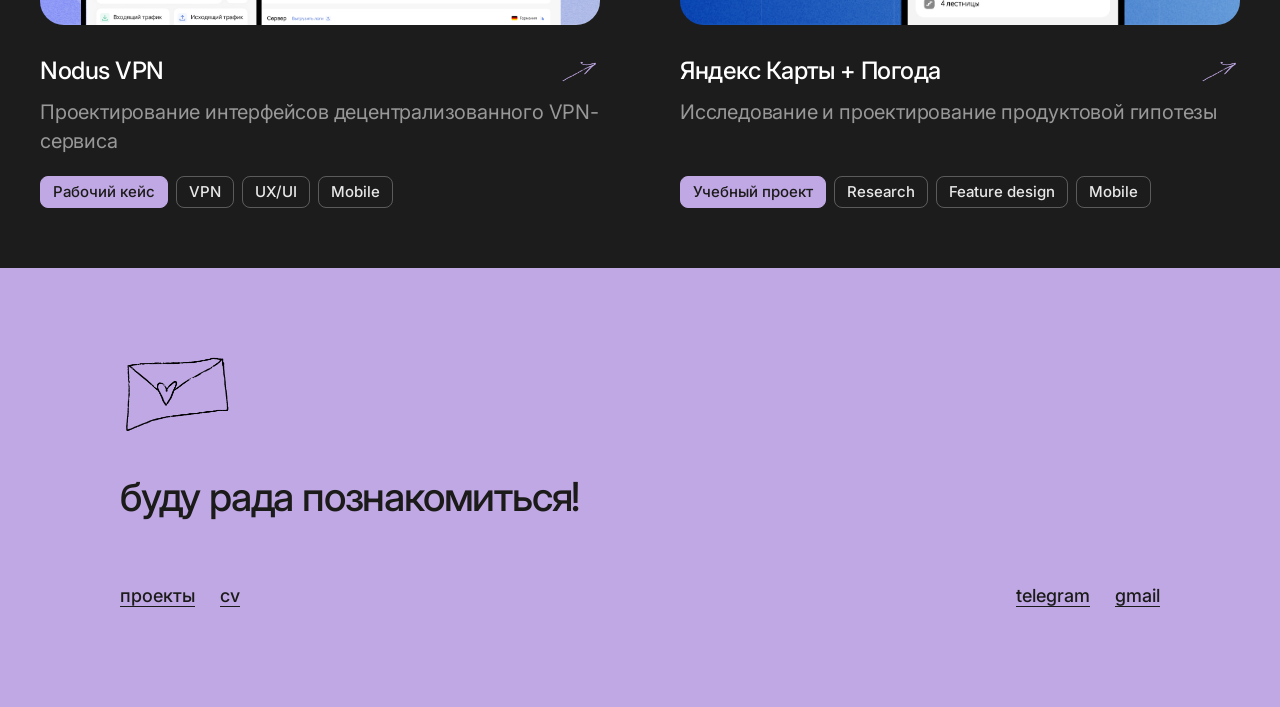
==== commit 071692af: "Update index.html" ====
--- a/index.html
+++ b/index.html
@@ -67,7 +67,7 @@
             даже в сложных продуктах
           </p>
  
-          <p class="hero-note">2+ года коммерческого опыта в дизайне мобильных и веб-продуктов</p>
+          <p class="hero-note">2+ года опыта в дизайне мобильных и веб-продуктов</p>
         </section>
 
         <section class="projects-section" id="projects" aria-label="Проекты">
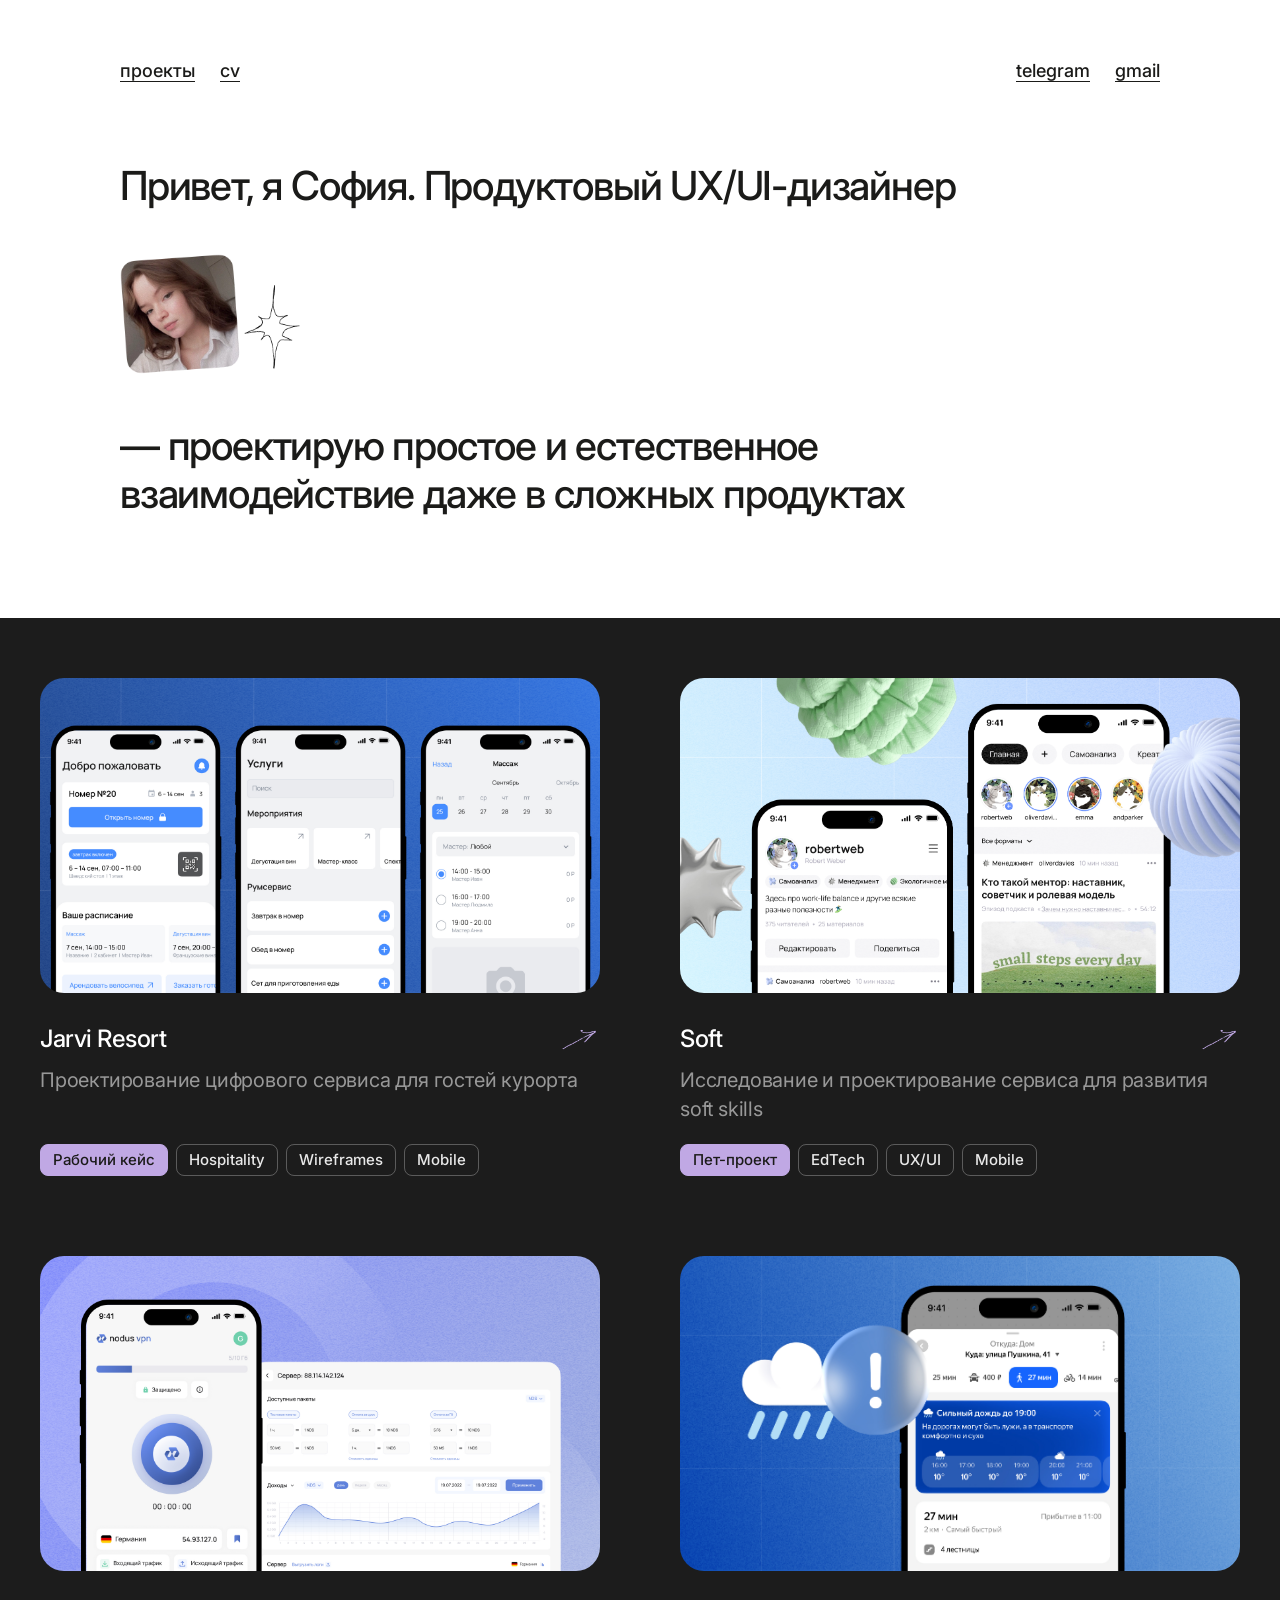
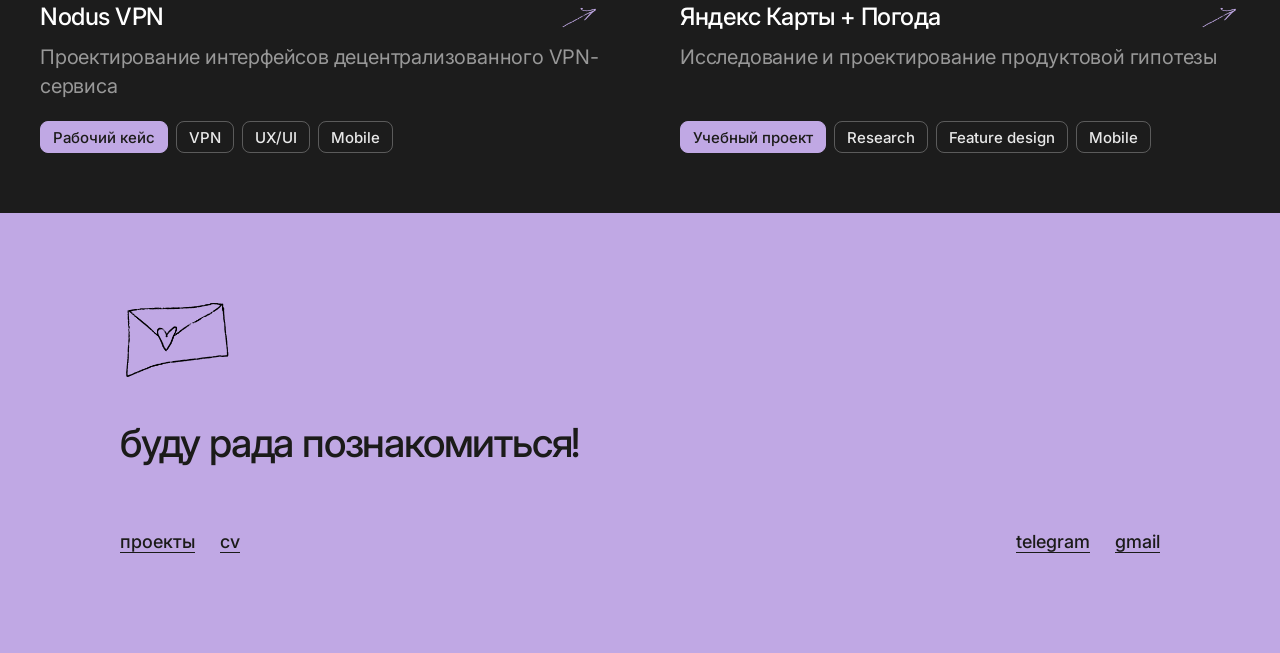
==== commit 9bf3a609: "Update index.html" ====
--- a/index.html
+++ b/index.html
@@ -67,7 +67,7 @@
             даже в сложных продуктах
           </p>
  
-          <p class="hero-note">2+ года опыта в дизайне мобильных и веб-продуктов</p>
+        
         </section>
 
         <section class="projects-section" id="projects" aria-label="Проекты">
